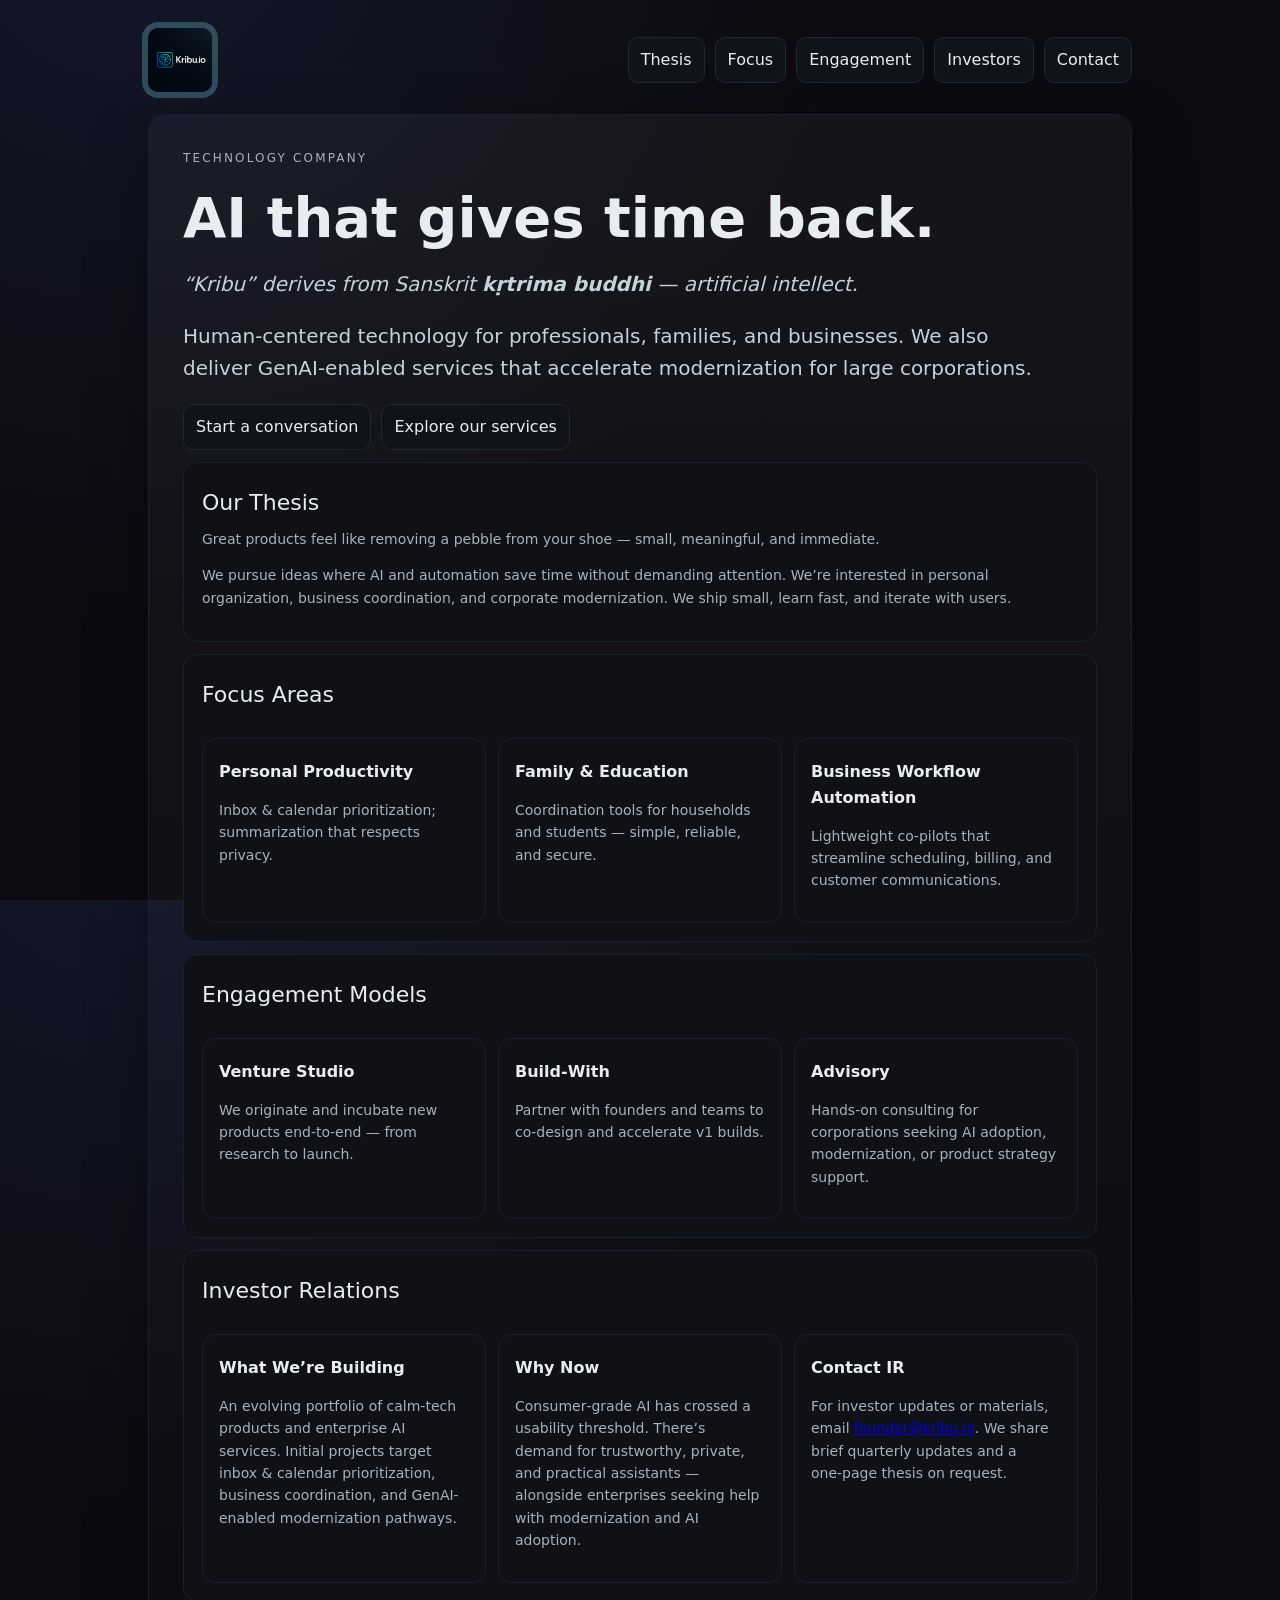
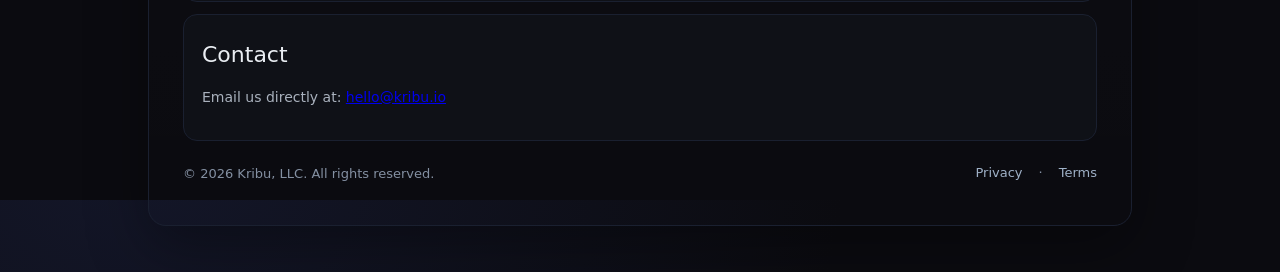
==== index.html @ e0c507f9 "Add files via upload" ====
<!doctype html>
<html lang="en">
<head>
  <meta charset="utf-8" />
  <meta name="viewport" content="width=device-width, initial-scale=1" />
  <title>Kribu.io — AI that gives time back.</title>
  <meta name="description" content="Kribu.io builds calm, human‑centered technology for professionals, families, and businesses. We also provide GenAI-enabled services that accelerate modernization for large corporations." />
  <meta name="theme-color" content="#0b0b10" />
  <style>
    :root{
      --bg:#0b0b10; --panel:#0f1117; --text:#e9edf2; --muted:#a9b1bd; --line:#1a2030;
      --accent:#86f3ff; --accent2:#12d9ff; --ring:rgba(134,243,255,.25);
    }
    *{box-sizing:border-box}
    html,body{height:100%}
    body{
      margin:0; color:var(--text);
      background: radial-gradient(1200px circle at 10% -10%, #14172a 0, #0b0b10 60%),
                 radial-gradient(1000px circle at 110% 10%, #0f1322 0, #0b0b10 60%);
      font:16px/1.6 system-ui,-apple-system,Segoe UI,Roboto,Inter,"Helvetica Neue",Arial,sans-serif;
      -webkit-font-smoothing:antialiased; -moz-osx-font-smoothing:grayscale;
    }
    .wrap{max-width:1040px;margin:0 auto;padding:28px}
    .top{display:flex;justify-content:space-between;align-items:center;margin-bottom:22px}
    .brand{display:flex;align-items:center;gap:10px;text-decoration:none;color:var(--text)}
    .brand img{width:34px;height:34px;border-radius:10px;box-shadow:0 0 0 6px var(--ring)}
    .brand b{font-size:18px;letter-spacing:.2px}
    .cta{display:flex;gap:10px;flex-wrap:wrap}
    .btn{border:1px solid #222736;background:#10131c;color:var(--text);padding:9px 12px;border-radius:10px;text-decoration:none}
    .btn:hover{border-color:#2f374f}
    .hero{
      background:linear-gradient(180deg, rgba(255,255,255,.04), rgba(255,255,255,0));
      border:1px solid var(--line); border-radius:18px; padding:34px;
      box-shadow:0 20px 60px rgba(0,0,0,.35); margin-bottom:18px;
    }
    .kicker{color:var(--muted);text-transform:uppercase;letter-spacing:.18em;font-size:12px}
    h1{font-size:clamp(34px,6vw,56px);line-height:1.08;margin:.35em 0}
    p.sub{color:#c7d0db;font-size:clamp(16px,2.6vw,20px);max-width:860px}
    .grid{display:grid;grid-template-columns:repeat(3,minmax(0,1fr));gap:12px;margin-top:26px}
    .card{background:var(--panel);border:1px solid var(--line);border-radius:14px;padding:16px}
    .card h3{margin:4px 0 6px;font-size:16px}
    .muted{color:var(--muted);font-size:14px}
    .section{background:var(--panel);border:1px solid var(--line);border-radius:14px;padding:18px;margin-top:12px}
    .h2{font-size:22px;margin:4px 0 8px}
    .h3{font-size:18px;margin:10px 0 6px}
    .foot{margin:22px 0 6px;display:flex;gap:14px;flex-wrap:wrap;color:#8490a2;font-size:13px;align-items:center;justify-content:space-between}
    .links{display:flex;gap:16px;flex-wrap:wrap}
    .links a{color:#9fb1c7;text-decoration:none;border-bottom:1px solid transparent}
    .links a:hover{border-color:#3c4b63}
    @media (max-width:880px){ .grid{grid-template-columns:1fr} .top{gap:12px} }
  </style>
</head>
<body>
  <div class="wrap">
    <header class="top">
      <a class="brand" href="/"><img src="./kribu-logo.png" alt="Kribu logo" style="width:64px;height:auto;" /></a>
      <nav class="cta">
        
        <a class="btn" href="#thesis">Thesis</a>
        <a class="btn" href="#focus">Focus</a>
        <a class="btn" href="#models">Engagement</a>
        <a class="btn" href="#investors">Investors</a>
        <a class="btn" href="mailto:hello@kribu.io?subject=Kribu%20Intro">Contact</a>
      </nav>
    </header>

    <main class="hero">
      <div class="kicker">Technology Company</div>
      <h1>AI that gives time back.</h1>
      <p class="sub"><em>“Kribu” derives from Sanskrit <strong>kṛtrima buddhi</strong> — artificial intellect.</em></p>
<p class="sub">Human‑centered technology for professionals, families, and businesses. We also deliver GenAI‑enabled services that accelerate modernization for large corporations.</p>
      <div class="cta" style="margin-top:10px">
        <a class="btn" href="mailto:hello@kribu.io?subject=Kribu%20Conversation">Start a conversation</a>
        <a class="btn" href="#services">Explore our services</a>
      </div>

      <section class="section" id="thesis">
        <div class="h2">Our Thesis</div>
        <blockquote class="muted" style="margin:8px 0 12px">Great products feel like removing a pebble from your shoe — small, meaningful, and immediate.</blockquote>
        <p class="muted">We pursue ideas where AI and automation save time without demanding attention. We’re interested in personal organization, business coordination, and corporate modernization. We ship small, learn fast, and iterate with users.</p>
      </section>
      
      <section class="section" id="focus">
        <div class="h2">Focus Areas</div>
        <div class="grid">
          <article class="card">
            <h3>Personal Productivity</h3>
            <p class="muted">Inbox &amp; calendar prioritization; summarization that respects privacy.</p>
          </article>
          <article class="card">
            <h3>Family &amp; Education</h3>
            <p class="muted">Coordination tools for households and students — simple, reliable, and secure.</p>
          </article>
          <article class="card">
            <h3>Business Workflow Automation</h3>
            <p class="muted">Lightweight co‑pilots that streamline scheduling, billing, and customer communications.</p>
          </article>
        </div>
      </section>
    


      <section class="section" id="models">
        <div class="h2">Engagement Models</div>
        <div class="grid">
          <article class="card">
            <h3>Venture Studio</h3>
            <p class="muted">We originate and incubate new products end‑to‑end — from research to launch.</p>
          </article>
          <article class="card">
            <h3>Build‑With</h3>
            <p class="muted">Partner with founders and teams to co‑design and accelerate v1 builds.</p>
          </article>
          <article class="card">
            <h3>Advisory</h3>
            <p class="muted">Hands‑on consulting for corporations seeking AI adoption, modernization, or product strategy support.</p>
          </article>
        </div>
      </section>

      <section class="section" id="investors">
        <div class="h2">Investor Relations</div>
        <div class="grid">
          <article class="card">
            <h3>What We’re Building</h3>
            <p class="muted">An evolving portfolio of calm‑tech products and enterprise AI services. Initial projects target inbox & calendar prioritization, business coordination, and GenAI-enabled modernization pathways.</p>
          </article>
          <article class="card">
            <h3>Why Now</h3>
            <p class="muted">Consumer‑grade AI has crossed a usability threshold. There’s demand for trustworthy, private, and practical assistants — alongside enterprises seeking help with modernization and AI adoption.</p>
          </article>
          <article class="card">
            <h3>Contact IR</h3>
            <p class="muted">For investor updates or materials, email <a href="mailto:founder@kribu.io">founder@kribu.io</a>. We share brief quarterly updates and a one‑page thesis on request.</p>
          </article>
        </div>
      </section>

      <section class="section" id="contact">
        <div class="h2">Contact</div>
        <p class="muted">Email us directly at: <a href="mailto:hello@kribu.io">hello@kribu.io</a></p>
      </section>

      <footer class="foot">
        <span>© <span id="y"></span> Kribu, LLC. All rights reserved.</span>
        <div class="links">
          <a href="privacy.html">Privacy</a> · <a href="terms.html">Terms</a>
        </div>
      </footer>
    </main>
  </div>
  <script>document.getElementById('y').textContent=new Date().getFullYear();</script>
</body>
</html>
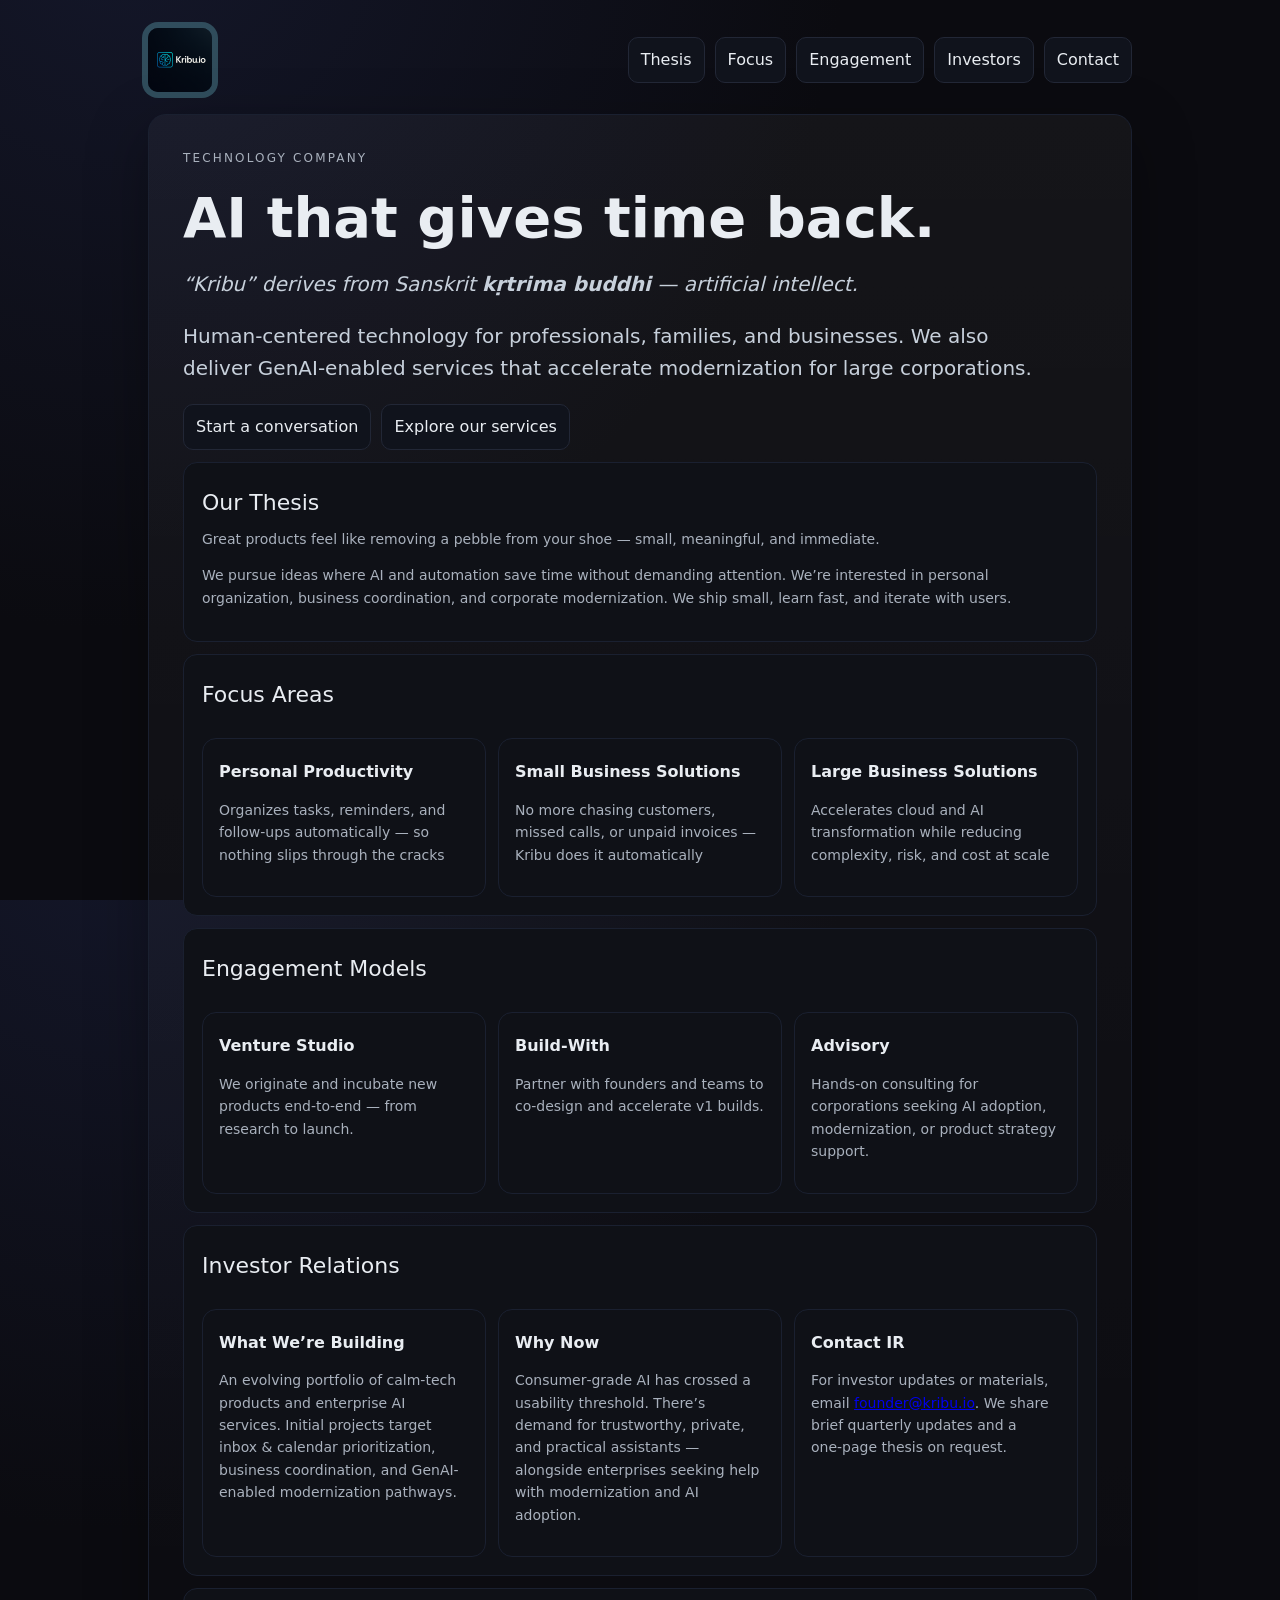
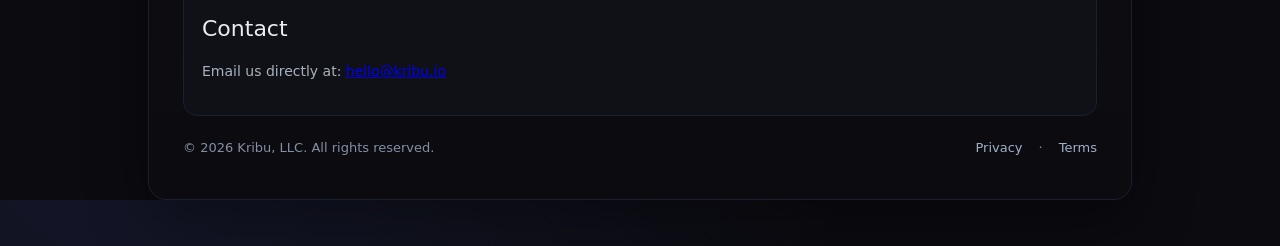
==== commit 52c03056: "Update index.html" ====
--- a/index.html
+++ b/index.html
@@ -85,15 +85,15 @@
         <div class="grid">
           <article class="card">
             <h3>Personal Productivity</h3>
-            <p class="muted">Inbox &amp; calendar prioritization; summarization that respects privacy.</p>
+            <p class="muted">Organizes tasks, reminders, and follow-ups automatically — so nothing slips through the cracks</p>
           </article>
           <article class="card">
-            <h3>Family &amp; Education</h3>
-            <p class="muted">Coordination tools for households and students — simple, reliable, and secure.</p>
+            <h3>Small Business Solutions</h3>
+            <p class="muted">No more chasing customers, missed calls, or unpaid invoices — Kribu does it automatically</p>
           </article>
           <article class="card">
-            <h3>Business Workflow Automation</h3>
-            <p class="muted">Lightweight co‑pilots that streamline scheduling, billing, and customer communications.</p>
+            <h3>Large Business Solutions</h3>
+            <p class="muted">Accelerates cloud and AI transformation while reducing complexity, risk, and cost at scale</p>
           </article>
         </div>
       </section>
@@ -151,4 +151,4 @@
   </div>
   <script>document.getElementById('y').textContent=new Date().getFullYear();</script>
 </body>
-</html>+</html>
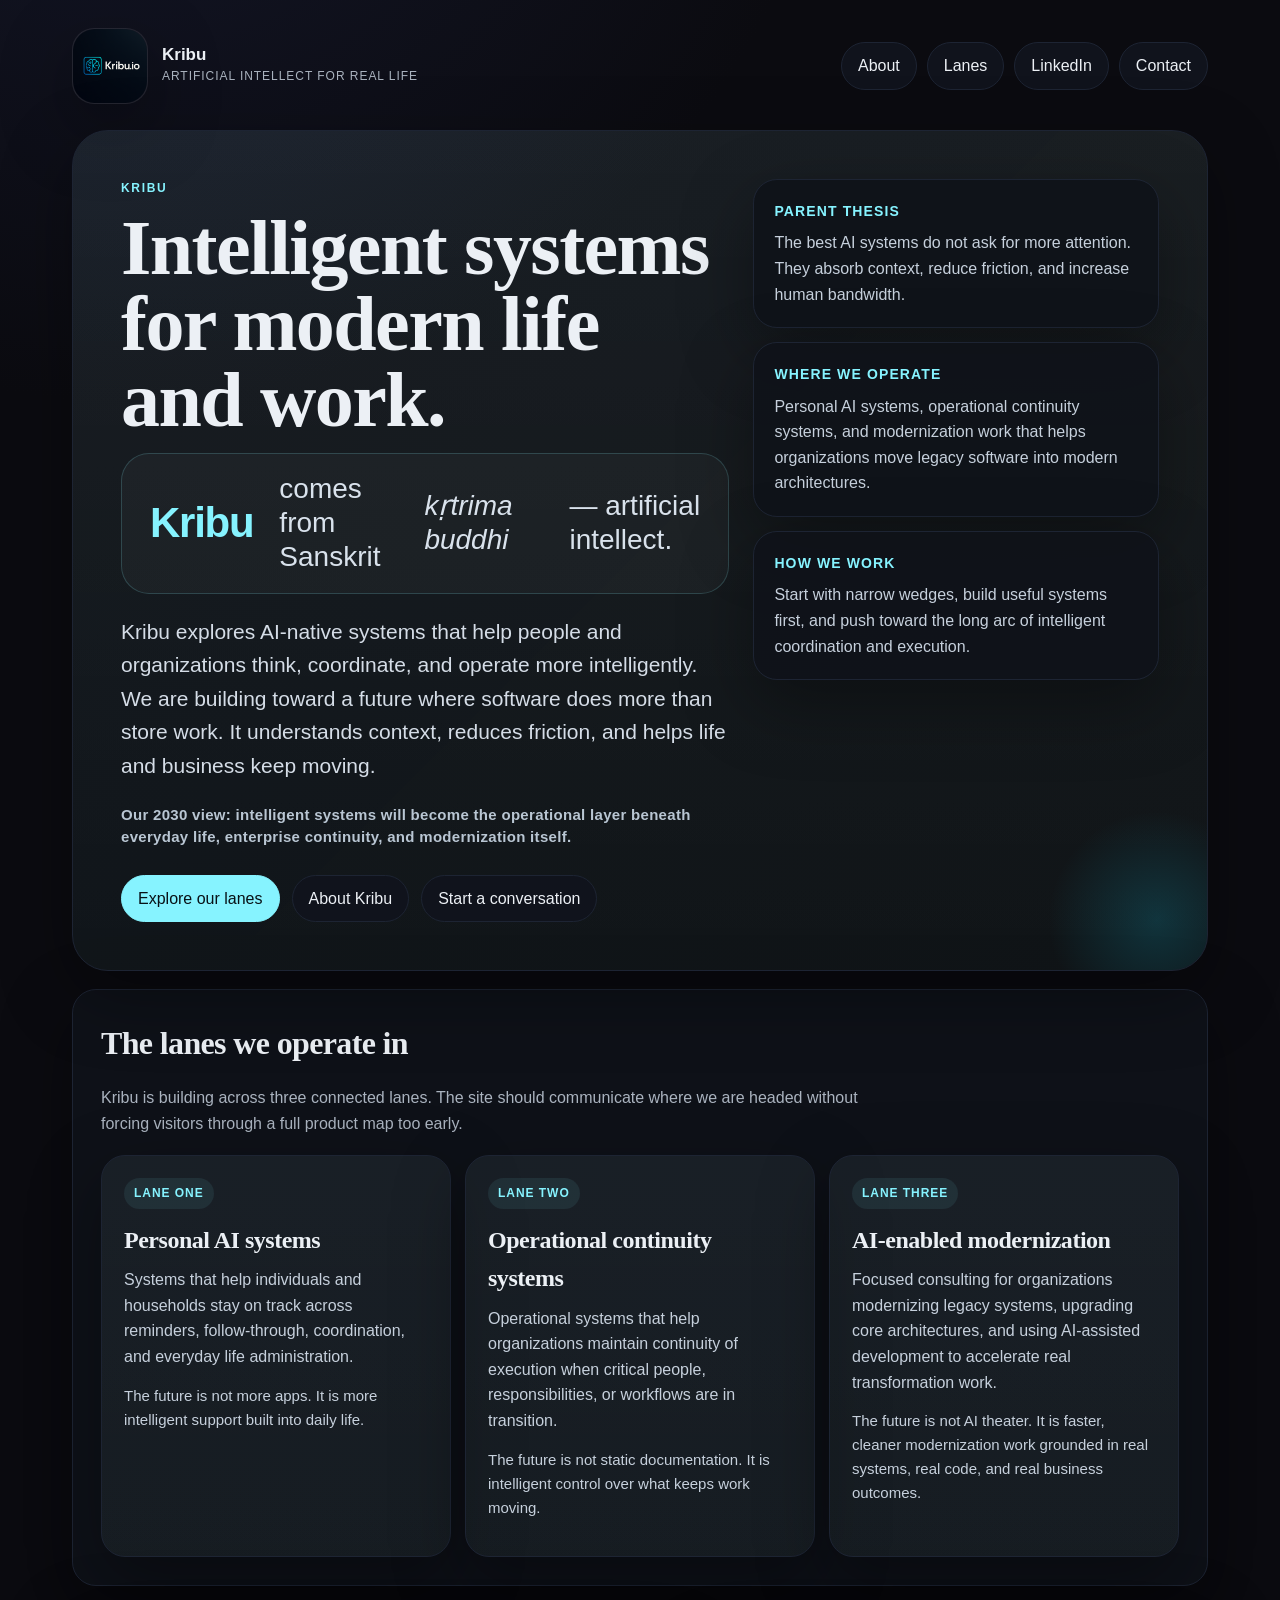
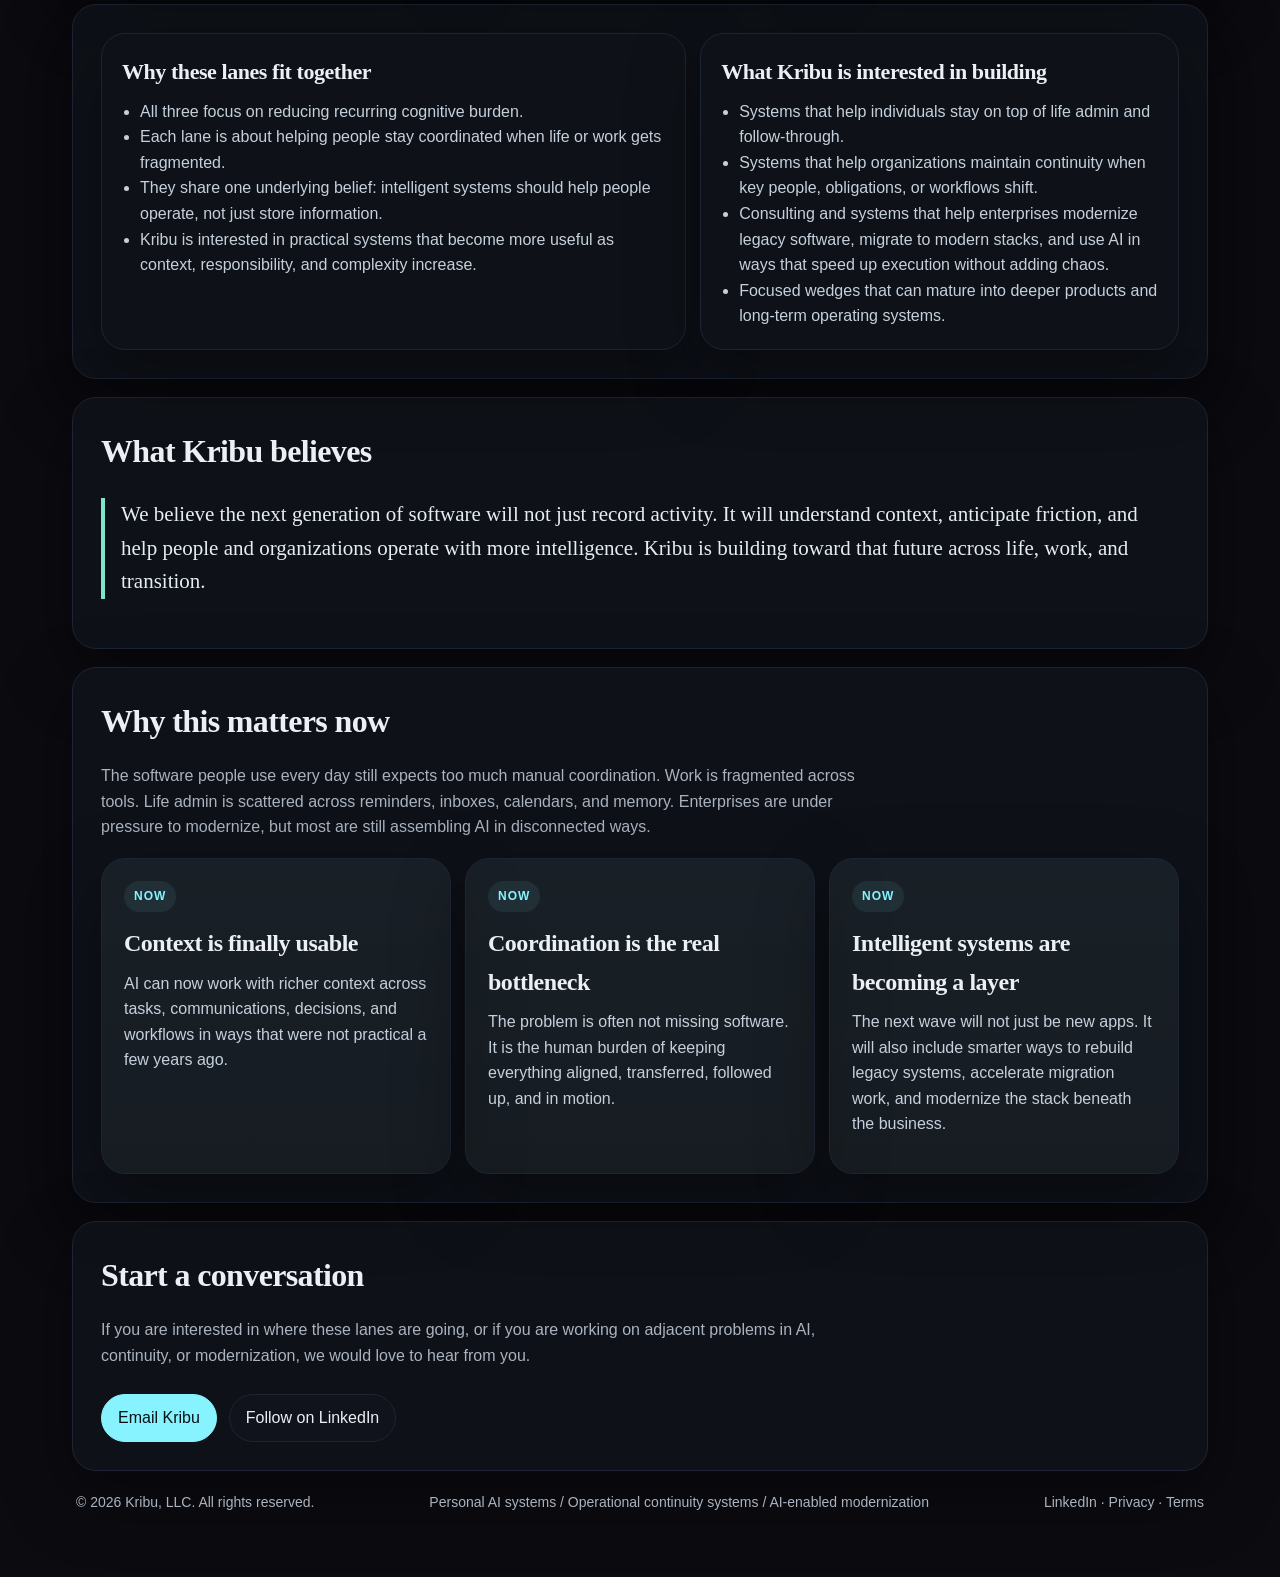
==== commit 73965f77: "Refresh Kribu site homepage and supporting pages" ====
--- a/index.html
+++ b/index.html
@@ -3,149 +3,524 @@
 <head>
   <meta charset="utf-8" />
   <meta name="viewport" content="width=device-width, initial-scale=1" />
-  <title>Kribu.io — AI that gives time back.</title>
-  <meta name="description" content="Kribu.io builds calm, human‑centered technology for professionals, families, and businesses. We also provide GenAI-enabled services that accelerate modernization for large corporations." />
+  <title>Kribu — Intelligent systems for modern life and work</title>
+  <meta name="description" content="Kribu explores AI-native systems across personal organization, operational continuity, and AI-enabled modernization. We build intelligent systems for modern life and work." />
   <meta name="theme-color" content="#0b0b10" />
+  <meta name="robots" content="index,follow,max-image-preview:large,max-snippet:-1,max-video-preview:-1" />
+  <link rel="canonical" href="https://kribu.io/" />
+  <meta property="og:type" content="website" />
+  <meta property="og:site_name" content="Kribu" />
+  <meta property="og:title" content="Kribu — Intelligent systems for modern life and work" />
+  <meta property="og:description" content="Kribu explores AI-native systems across personal organization, operational continuity, and AI-enabled modernization." />
+  <meta property="og:url" content="https://kribu.io/" />
+  <meta property="og:image" content="https://kribu.io/kribu-logo.png" />
+  <meta property="og:image:alt" content="Kribu logo" />
+  <meta name="twitter:card" content="summary_large_image" />
+  <meta name="twitter:title" content="Kribu — Intelligent systems for modern life and work" />
+  <meta name="twitter:description" content="Kribu explores AI-native systems across personal organization, operational continuity, and AI-enabled modernization." />
+  <meta name="twitter:image" content="https://kribu.io/kribu-logo.png" />
+  <link rel="icon" type="image/png" href="kribu-logo.png" />
+  <link rel="apple-touch-icon" href="kribu-logo.png" />
+  <script type="application/ld+json">
+    {
+      "@context": "https://schema.org",
+      "@type": "Organization",
+      "name": "Kribu",
+      "url": "https://kribu.io/",
+      "logo": "https://kribu.io/kribu-logo.png",
+      "sameAs": [
+        "https://www.linkedin.com/company/kribu-ai/"
+      ],
+      "description": "Kribu explores AI-native systems across personal organization, operational continuity, and AI-enabled modernization."
+    }
+  </script>
   <style>
     :root{
-      --bg:#0b0b10; --panel:#0f1117; --text:#e9edf2; --muted:#a9b1bd; --line:#1a2030;
-      --accent:#86f3ff; --accent2:#12d9ff; --ring:rgba(134,243,255,.25);
+      --bg:#0b0b10;
+      --paper:#11131a;
+      --ink:#ecf0f5;
+      --muted:#aab3bf;
+      --line:#1d2433;
+      --panel:#0f1219;
+      --accent:#86f3ff;
+      --accent2:#12d9ff;
+      --accent3:#7ee6c8;
+      --shadow:0 24px 70px rgba(0,0,0,.34);
     }
     *{box-sizing:border-box}
-    html,body{height:100%}
+    html{scroll-behavior:smooth}
     body{
-      margin:0; color:var(--text);
-      background: radial-gradient(1200px circle at 10% -10%, #14172a 0, #0b0b10 60%),
-                 radial-gradient(1000px circle at 110% 10%, #0f1322 0, #0b0b10 60%);
-      font:16px/1.6 system-ui,-apple-system,Segoe UI,Roboto,Inter,"Helvetica Neue",Arial,sans-serif;
-      -webkit-font-smoothing:antialiased; -moz-osx-font-smoothing:grayscale;
-    }
-    .wrap{max-width:1040px;margin:0 auto;padding:28px}
-    .top{display:flex;justify-content:space-between;align-items:center;margin-bottom:22px}
-    .brand{display:flex;align-items:center;gap:10px;text-decoration:none;color:var(--text)}
-    .brand img{width:34px;height:34px;border-radius:10px;box-shadow:0 0 0 6px var(--ring)}
-    .brand b{font-size:18px;letter-spacing:.2px}
-    .cta{display:flex;gap:10px;flex-wrap:wrap}
-    .btn{border:1px solid #222736;background:#10131c;color:var(--text);padding:9px 12px;border-radius:10px;text-decoration:none}
-    .btn:hover{border-color:#2f374f}
+      margin:0;
+      background:
+        radial-gradient(1200px circle at 10% -10%, #14172a 0, #0b0b10 60%),
+        radial-gradient(1000px circle at 110% 10%, #0f1322 0, #0b0b10 60%);
+      color:var(--ink);
+      font:16px/1.6 "Avenir Next","Segoe UI",Inter,Arial,sans-serif;
+      -webkit-font-smoothing:antialiased;
+      -moz-osx-font-smoothing:grayscale;
+    }
+    a{color:inherit}
+    .shell{max-width:1180px;margin:0 auto;padding:28px 22px 64px}
+    .nav{
+      display:flex;
+      align-items:center;
+      justify-content:space-between;
+      gap:16px;
+      margin-bottom:26px;
+    }
+    .brand{
+      display:flex;
+      align-items:center;
+      gap:14px;
+      text-decoration:none;
+      color:var(--ink);
+    }
+    .brand-mark{
+      width:76px;
+      height:76px;
+      flex:0 0 76px;
+      border-radius:22px;
+      display:flex;
+      align-items:center;
+      justify-content:center;
+      overflow:hidden;
+      background:rgba(255,255,255,.03);
+      border:1px solid rgba(255,255,255,.06);
+      box-shadow:var(--shadow);
+    }
+    .brand-mark img{
+      width:100%;
+      height:100%;
+      object-fit:cover;
+      display:block;
+      border-radius:22px;
+    }
+    .brand-copy{display:flex;flex-direction:column;gap:2px}
+    .brand-copy strong{font:700 17px/1.1 "Avenir Next","Segoe UI",sans-serif}
+    .brand-copy span{
+      color:var(--muted);
+      font-size:12px;
+      letter-spacing:.08em;
+      text-transform:uppercase;
+    }
+    .links{display:flex;gap:10px;flex-wrap:wrap}
+    .links a,.btn{
+      text-decoration:none;
+      border:1px solid var(--line);
+      border-radius:999px;
+      padding:10px 16px;
+      background:#10131c;
+      transition:.2s ease;
+    }
+    .links a:hover,.btn:hover{
+      transform:translateY(-1px);
+      border-color:#2f374f;
+      background:#131826;
+    }
+    .btn-primary{
+      background:var(--accent);
+      border-color:var(--accent);
+      color:#081116;
+    }
+    .btn-primary:hover{
+      background:#5fe8f8;
+      border-color:#5fe8f8;
+    }
+    .social-link{
+      display:inline-flex;
+      align-items:center;
+      gap:8px;
+    }
     .hero{
-      background:linear-gradient(180deg, rgba(255,255,255,.04), rgba(255,255,255,0));
-      border:1px solid var(--line); border-radius:18px; padding:34px;
-      box-shadow:0 20px 60px rgba(0,0,0,.35); margin-bottom:18px;
-    }
-    .kicker{color:var(--muted);text-transform:uppercase;letter-spacing:.18em;font-size:12px}
-    h1{font-size:clamp(34px,6vw,56px);line-height:1.08;margin:.35em 0}
-    p.sub{color:#c7d0db;font-size:clamp(16px,2.6vw,20px);max-width:860px}
-    .grid{display:grid;grid-template-columns:repeat(3,minmax(0,1fr));gap:12px;margin-top:26px}
-    .card{background:var(--panel);border:1px solid var(--line);border-radius:14px;padding:16px}
-    .card h3{margin:4px 0 6px;font-size:16px}
-    .muted{color:var(--muted);font-size:14px}
-    .section{background:var(--panel);border:1px solid var(--line);border-radius:14px;padding:18px;margin-top:12px}
-    .h2{font-size:22px;margin:4px 0 8px}
-    .h3{font-size:18px;margin:10px 0 6px}
-    .foot{margin:22px 0 6px;display:flex;gap:14px;flex-wrap:wrap;color:#8490a2;font-size:13px;align-items:center;justify-content:space-between}
-    .links{display:flex;gap:16px;flex-wrap:wrap}
-    .links a{color:#9fb1c7;text-decoration:none;border-bottom:1px solid transparent}
-    .links a:hover{border-color:#3c4b63}
-    @media (max-width:880px){ .grid{grid-template-columns:1fr} .top{gap:12px} }
+      background:
+        linear-gradient(180deg, rgba(255,255,255,.04), rgba(255,255,255,0)),
+        linear-gradient(135deg, rgba(134,243,255,.05), rgba(126,230,200,.04));
+      border:1px solid var(--line);
+      border-radius:36px;
+      box-shadow:var(--shadow);
+      overflow:hidden;
+      position:relative;
+    }
+    .hero::after{
+      content:"";
+      position:absolute;
+      inset:auto -60px -60px auto;
+      width:220px;
+      height:220px;
+      background:radial-gradient(circle, rgba(18,217,255,.16), transparent 70%);
+    }
+    .hero-inner{
+      display:grid;
+      grid-template-columns:minmax(0,1.2fr) minmax(280px,.8fr);
+      gap:24px;
+      padding:48px;
+    }
+    .eyebrow{
+      color:var(--accent);
+      text-transform:uppercase;
+      letter-spacing:.14em;
+      font-size:12px;
+      font-weight:700;
+    }
+    h1,h2,h3{
+      font-family:"Iowan Old Style","Palatino Linotype","Book Antiqua",Georgia,serif;
+      font-weight:700;
+      letter-spacing:-.02em;
+      margin:0;
+    }
+    h1{
+      font-size:clamp(40px, 7vw, 78px);
+      line-height:.97;
+      margin-top:12px;
+    }
+    .lead{
+      color:#d5dde7;
+      font-size:clamp(17px, 2vw, 21px);
+      max-width:44rem;
+    }
+    .origin{
+      display:grid;
+      grid-template-columns:auto minmax(0,1fr) minmax(0,1fr) minmax(0,1.1fr);
+      gap:18px 26px;
+      align-items:center;
+      width:min(100%, 980px);
+      padding:18px 28px;
+      border-radius:28px;
+      background:rgba(255,255,255,.03);
+      border:1px solid rgba(134,243,255,.18);
+      color:#d9e2ec;
+      font-size:14px;
+      margin-top:16px;
+    }
+    .origin strong{
+      color:var(--accent);
+      font-size:42px;
+      line-height:.95;
+      font-weight:700;
+      letter-spacing:-.03em;
+      font-family:"Avenir Next","Segoe UI",sans-serif;
+    }
+    .origin span,
+    .origin em{
+      font-size:28px;
+      line-height:1.22;
+    }
+    .origin em{
+      font-style:italic;
+    }
+    .vision{
+      margin-top:18px;
+      color:#b9c6d3;
+      font:600 15px/1.5 "Avenir Next","Segoe UI",sans-serif;
+      letter-spacing:.02em;
+    }
+    .button-row{display:flex;gap:12px;flex-wrap:wrap;margin-top:26px}
+    .side{display:grid;gap:14px;align-content:start}
+    .panel,.section,.card,.mini{
+      background:rgba(15,18,25,.9);
+      border:1px solid var(--line);
+      border-radius:24px;
+      box-shadow:var(--shadow);
+    }
+    .panel{padding:20px}
+    .panel strong{
+      display:block;
+      font-size:14px;
+      letter-spacing:.08em;
+      text-transform:uppercase;
+      color:var(--accent);
+      margin-bottom:8px;
+    }
+    .panel p{margin:0;color:#4f493f}
+    .panel p{margin:0;color:#c6d0dc}
+    .section{margin-top:18px;padding:28px}
+    .section h2{font-size:32px;margin-bottom:10px}
+    .section-intro{color:var(--muted);max-width:48rem;margin-bottom:18px}
+    .grid{display:grid;grid-template-columns:repeat(3,minmax(0,1fr));gap:14px}
+    .card{
+      padding:22px;
+      background:
+        linear-gradient(180deg, rgba(255,255,255,.03), rgba(255,255,255,.02)),
+        linear-gradient(180deg, rgba(134,243,255,.03), rgba(126,230,200,.03));
+    }
+    .card h3{font-size:24px;margin-bottom:8px}
+    .card p{color:#c6d0dc;margin:0 0 14px}
+    .tag{
+      display:inline-block;
+      padding:6px 10px;
+      border-radius:999px;
+      background:rgba(134,243,255,.08);
+      color:var(--accent);
+      font-size:12px;
+      font-weight:700;
+      text-transform:uppercase;
+      letter-spacing:.08em;
+      margin-bottom:12px;
+    }
+    .lane-note{color:#aeb8c5;font-size:15px;margin-top:8px}
+    .split{display:grid;grid-template-columns:minmax(0,1.1fr) minmax(0,.9fr);gap:14px}
+    .mini{padding:20px}
+    .mini h3{font-size:22px;margin-bottom:10px}
+    .mini ul{margin:0;padding-left:18px;color:#c6d0dc}
+    .quote{
+      border-left:4px solid var(--accent3);
+      padding-left:16px;
+      color:#e5ecf4;
+      font-family:"Iowan Old Style","Palatino Linotype","Book Antiqua",Georgia,serif;
+      font-size:21px;
+    }
+    .foot{
+      display:flex;
+      justify-content:space-between;
+      gap:16px;
+      flex-wrap:wrap;
+      padding:20px 4px 0;
+      color:var(--muted);
+      font-size:14px;
+    }
+    .foot a{color:var(--muted);text-decoration:none}
+    .foot a:hover{text-decoration:underline}
+    @media (max-width:900px){
+      .nav{align-items:flex-start;flex-direction:column}
+      .hero-inner,.split,.grid{grid-template-columns:1fr}
+      .hero-inner{padding:30px}
+      h1{
+        font-size:clamp(34px, 11vw, 52px);
+        line-height:1.02;
+      }
+      .lead{
+        font-size:18px;
+      }
+      .button-row{
+        gap:10px;
+      }
+      .brand-mark,.brand-mark img{
+        width:68px;
+        height:68px;
+      }
+      .origin{
+        grid-template-columns:1fr;
+        gap:6px;
+        width:100%;
+        padding:18px 20px;
+      }
+      .origin strong{
+        font-size:30px;
+      }
+      .origin span,
+      .origin em{
+        font-size:20px;
+      }
+    }
+    @media (max-width:640px){
+      .shell{padding:20px 16px 48px}
+      .links{
+        width:100%;
+      }
+      .links a{
+        padding:9px 14px;
+      }
+      .hero{
+        border-radius:28px;
+      }
+      .hero-inner{
+        padding:24px;
+        gap:20px;
+      }
+      h1{
+        font-size:clamp(30px, 10.5vw, 42px);
+        line-height:1.04;
+      }
+      .lead{
+        font-size:16px;
+      }
+      .vision{
+        font-size:14px;
+      }
+      .origin{
+        padding:16px 18px;
+        border-radius:22px;
+      }
+      .origin strong{
+        font-size:26px;
+      }
+      .origin span,
+      .origin em{
+        font-size:18px;
+        line-height:1.24;
+      }
+      .section{
+        padding:22px;
+      }
+      .section h2{
+        font-size:28px;
+      }
+    }
   </style>
 </head>
 <body>
-  <div class="wrap">
-    <header class="top">
-      <a class="brand" href="/"><img src="./kribu-logo.png" alt="Kribu logo" style="width:64px;height:auto;" /></a>
-      <nav class="cta">
-        
-        <a class="btn" href="#thesis">Thesis</a>
-        <a class="btn" href="#focus">Focus</a>
-        <a class="btn" href="#models">Engagement</a>
-        <a class="btn" href="#investors">Investors</a>
-        <a class="btn" href="mailto:hello@kribu.io?subject=Kribu%20Intro">Contact</a>
+  <div class="shell">
+    <header class="nav">
+      <a class="brand" href="index.html">
+        <div class="brand-mark"><img src="./kribu-logo.png" alt="Kribu logo" /></div>
+        <div class="brand-copy">
+          <strong>Kribu</strong>
+          <span>Artificial intellect for real life</span>
+        </div>
+      </a>
+      <nav class="links">
+        <a href="about.html">About</a>
+        <a href="lanes.html">Lanes</a>
+        <a class="social-link" href="https://www.linkedin.com/company/kribu-ai/" target="_blank" rel="noreferrer">LinkedIn</a>
+        <a href="mailto:hello@kribu.io?subject=Kribu%20Conversation">Contact</a>
       </nav>
     </header>
 
-    <main class="hero">
-      <div class="kicker">Technology Company</div>
-      <h1>AI that gives time back.</h1>
-      <p class="sub"><em>“Kribu” derives from Sanskrit <strong>kṛtrima buddhi</strong> — artificial intellect.</em></p>
-<p class="sub">Human‑centered technology for professionals, families, and businesses. We also deliver GenAI‑enabled services that accelerate modernization for large corporations.</p>
-      <div class="cta" style="margin-top:10px">
-        <a class="btn" href="mailto:hello@kribu.io?subject=Kribu%20Conversation">Start a conversation</a>
-        <a class="btn" href="#services">Explore our services</a>
-      </div>
-
-      <section class="section" id="thesis">
-        <div class="h2">Our Thesis</div>
-        <blockquote class="muted" style="margin:8px 0 12px">Great products feel like removing a pebble from your shoe — small, meaningful, and immediate.</blockquote>
-        <p class="muted">We pursue ideas where AI and automation save time without demanding attention. We’re interested in personal organization, business coordination, and corporate modernization. We ship small, learn fast, and iterate with users.</p>
+    <main>
+      <section class="hero">
+        <div class="hero-inner">
+          <div>
+            <div class="eyebrow">Kribu</div>
+            <h1>Intelligent systems for modern life and work.</h1>
+            <div class="origin">
+              <strong>Kribu</strong>
+              <span>comes from Sanskrit</span>
+              <em>kṛtrima buddhi</em>
+              <span>— artificial intellect.</span>
+            </div>
+            <p class="lead">
+              Kribu explores AI-native systems that help people and organizations think, coordinate, and operate more intelligently.
+              We are building toward a future where software does more than store work. It understands context, reduces friction, and helps life and business keep moving.
+            </p>
+            <p class="vision">
+              Our 2030 view: intelligent systems will become the operational layer beneath everyday life, enterprise continuity, and modernization itself.
+            </p>
+            <div class="button-row">
+              <a class="btn btn-primary" href="lanes.html">Explore our lanes</a>
+              <a class="btn" href="about.html">About Kribu</a>
+              <a class="btn" href="mailto:hello@kribu.io?subject=Kribu%20Conversation">Start a conversation</a>
+            </div>
+          </div>
+          <div class="side">
+            <div class="panel">
+              <strong>Parent Thesis</strong>
+              <p>The best AI systems do not ask for more attention. They absorb context, reduce friction, and increase human bandwidth.</p>
+            </div>
+            <div class="panel">
+              <strong>Where We Operate</strong>
+              <p>Personal AI systems, operational continuity systems, and modernization work that helps organizations move legacy software into modern architectures.</p>
+            </div>
+            <div class="panel">
+              <strong>How We Work</strong>
+              <p>Start with narrow wedges, build useful systems first, and push toward the long arc of intelligent coordination and execution.</p>
+            </div>
+          </div>
+        </div>
       </section>
-      
-      <section class="section" id="focus">
-        <div class="h2">Focus Areas</div>
+
+      <section class="section" id="lanes">
+        <h2>The lanes we operate in</h2>
+        <p class="section-intro">
+          Kribu is building across three connected lanes. The site should communicate where we are headed without forcing visitors through a full product map too early.
+        </p>
         <div class="grid">
           <article class="card">
-            <h3>Personal Productivity</h3>
-            <p class="muted">Organizes tasks, reminders, and follow-ups automatically — so nothing slips through the cracks</p>
+            <div class="tag">Lane One</div>
+            <h3>Personal AI systems</h3>
+            <p>Systems that help individuals and households stay on track across reminders, follow-through, coordination, and everyday life administration.</p>
+            <p class="lane-note">The future is not more apps. It is more intelligent support built into daily life.</p>
           </article>
           <article class="card">
-            <h3>Small Business Solutions</h3>
-            <p class="muted">No more chasing customers, missed calls, or unpaid invoices — Kribu does it automatically</p>
+            <div class="tag">Lane Two</div>
+            <h3>Operational continuity systems</h3>
+            <p>Operational systems that help organizations maintain continuity of execution when critical people, responsibilities, or workflows are in transition.</p>
+            <p class="lane-note">The future is not static documentation. It is intelligent control over what keeps work moving.</p>
           </article>
           <article class="card">
-            <h3>Large Business Solutions</h3>
-            <p class="muted">Accelerates cloud and AI transformation while reducing complexity, risk, and cost at scale</p>
+            <div class="tag">Lane Three</div>
+            <h3>AI-enabled modernization</h3>
+            <p>Focused consulting for organizations modernizing legacy systems, upgrading core architectures, and using AI-assisted development to accelerate real transformation work.</p>
+            <p class="lane-note">The future is not AI theater. It is faster, cleaner modernization work grounded in real systems, real code, and real business outcomes.</p>
           </article>
         </div>
       </section>
-    
-
-
-      <section class="section" id="models">
-        <div class="h2">Engagement Models</div>
+
+      <section class="section" id="approach">
+        <div class="split">
+          <div class="mini">
+            <h3>Why these lanes fit together</h3>
+            <ul>
+              <li>All three focus on reducing recurring cognitive burden.</li>
+              <li>Each lane is about helping people stay coordinated when life or work gets fragmented.</li>
+              <li>They share one underlying belief: intelligent systems should help people operate, not just store information.</li>
+              <li>Kribu is interested in practical systems that become more useful as context, responsibility, and complexity increase.</li>
+            </ul>
+          </div>
+          <div class="mini">
+            <h3>What Kribu is interested in building</h3>
+            <ul>
+              <li>Systems that help individuals stay on top of life admin and follow-through.</li>
+              <li>Systems that help organizations maintain continuity when key people, obligations, or workflows shift.</li>
+              <li>Consulting and systems that help enterprises modernize legacy software, migrate to modern stacks, and use AI in ways that speed up execution without adding chaos.</li>
+              <li>Focused wedges that can mature into deeper products and long-term operating systems.</li>
+            </ul>
+          </div>
+        </div>
+      </section>
+
+      <section class="section" id="thesis">
+        <h2>What Kribu believes</h2>
+        <p class="quote">
+          We believe the next generation of software will not just record activity. It will understand context, anticipate friction, and help people and organizations operate with more intelligence. Kribu is building toward that future across life, work, and transition.
+        </p>
+      </section>
+
+      <section class="section">
+        <h2>Why this matters now</h2>
+        <p class="section-intro">
+          The software people use every day still expects too much manual coordination. Work is fragmented across tools. Life admin is scattered across reminders, inboxes, calendars, and memory. Enterprises are under pressure to modernize, but most are still assembling AI in disconnected ways.
+        </p>
         <div class="grid">
           <article class="card">
-            <h3>Venture Studio</h3>
-            <p class="muted">We originate and incubate new products end‑to‑end — from research to launch.</p>
+            <div class="tag">Now</div>
+            <h3>Context is finally usable</h3>
+            <p>AI can now work with richer context across tasks, communications, decisions, and workflows in ways that were not practical a few years ago.</p>
           </article>
           <article class="card">
-            <h3>Build‑With</h3>
-            <p class="muted">Partner with founders and teams to co‑design and accelerate v1 builds.</p>
+            <div class="tag">Now</div>
+            <h3>Coordination is the real bottleneck</h3>
+            <p>The problem is often not missing software. It is the human burden of keeping everything aligned, transferred, followed up, and in motion.</p>
           </article>
           <article class="card">
-            <h3>Advisory</h3>
-            <p class="muted">Hands‑on consulting for corporations seeking AI adoption, modernization, or product strategy support.</p>
+            <div class="tag">Now</div>
+            <h3>Intelligent systems are becoming a layer</h3>
+            <p>The next wave will not just be new apps. It will also include smarter ways to rebuild legacy systems, accelerate migration work, and modernize the stack beneath the business.</p>
           </article>
         </div>
       </section>
 
-      <section class="section" id="investors">
-        <div class="h2">Investor Relations</div>
-        <div class="grid">
-          <article class="card">
-            <h3>What We’re Building</h3>
-            <p class="muted">An evolving portfolio of calm‑tech products and enterprise AI services. Initial projects target inbox & calendar prioritization, business coordination, and GenAI-enabled modernization pathways.</p>
-          </article>
-          <article class="card">
-            <h3>Why Now</h3>
-            <p class="muted">Consumer‑grade AI has crossed a usability threshold. There’s demand for trustworthy, private, and practical assistants — alongside enterprises seeking help with modernization and AI adoption.</p>
-          </article>
-          <article class="card">
-            <h3>Contact IR</h3>
-            <p class="muted">For investor updates or materials, email <a href="mailto:founder@kribu.io">founder@kribu.io</a>. We share brief quarterly updates and a one‑page thesis on request.</p>
-          </article>
+      <section class="section">
+        <h2>Start a conversation</h2>
+        <p class="section-intro">
+          If you are interested in where these lanes are going, or if you are working on adjacent problems in AI, continuity, or modernization, we would love to hear from you.
+        </p>
+        <div class="button-row">
+          <a class="btn btn-primary" href="mailto:hello@kribu.io?subject=Kribu%20Conversation">Email Kribu</a>
+          <a class="btn" href="https://www.linkedin.com/company/kribu-ai/" target="_blank" rel="noreferrer">Follow on LinkedIn</a>
         </div>
       </section>
 
-      <section class="section" id="contact">
-        <div class="h2">Contact</div>
-        <p class="muted">Email us directly at: <a href="mailto:hello@kribu.io">hello@kribu.io</a></p>
-      </section>
-
       <footer class="foot">
         <span>© <span id="y"></span> Kribu, LLC. All rights reserved.</span>
-        <div class="links">
+        <span>
+          Personal AI systems /
+          Operational continuity systems /
+          AI-enabled modernization
+        </span>
+        <span>
+          <a href="https://www.linkedin.com/company/kribu-ai/" target="_blank" rel="noreferrer">LinkedIn</a> ·
           <a href="privacy.html">Privacy</a> · <a href="terms.html">Terms</a>
-        </div>
+        </span>
       </footer>
     </main>
   </div>
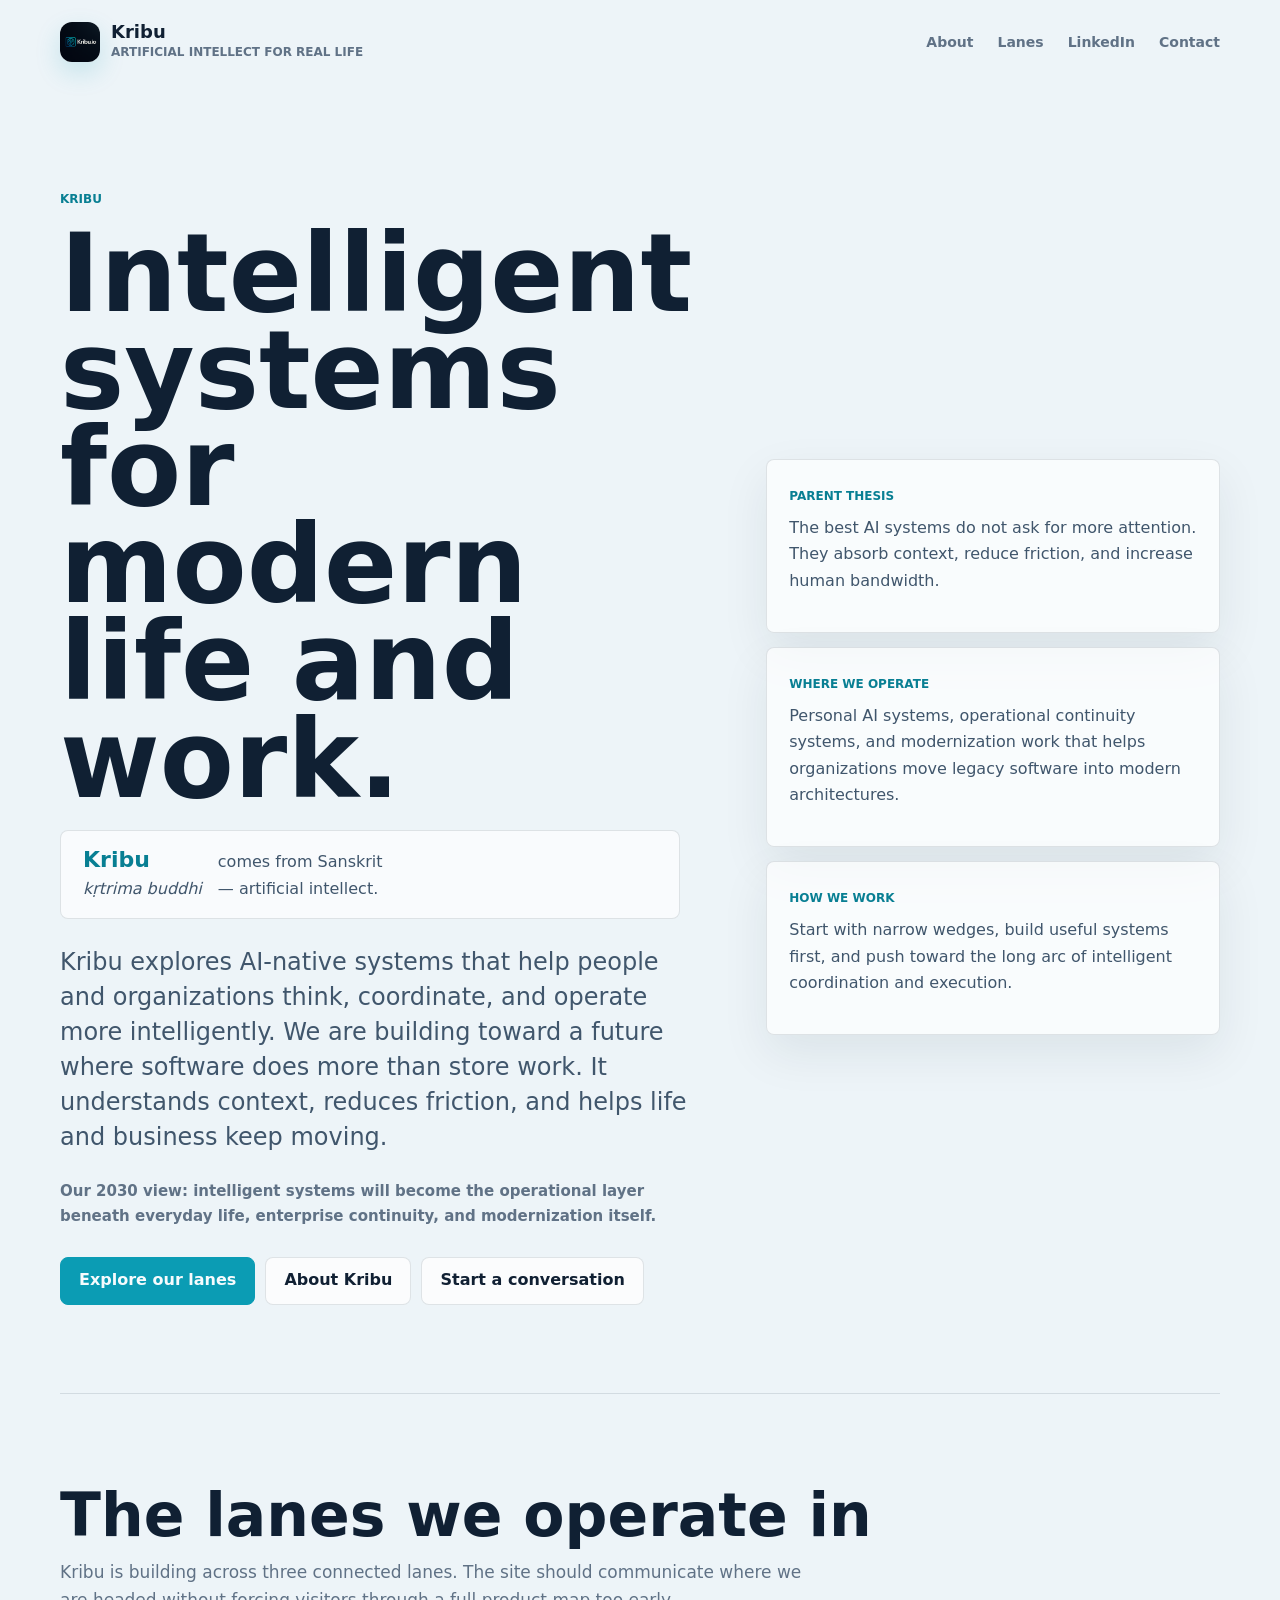
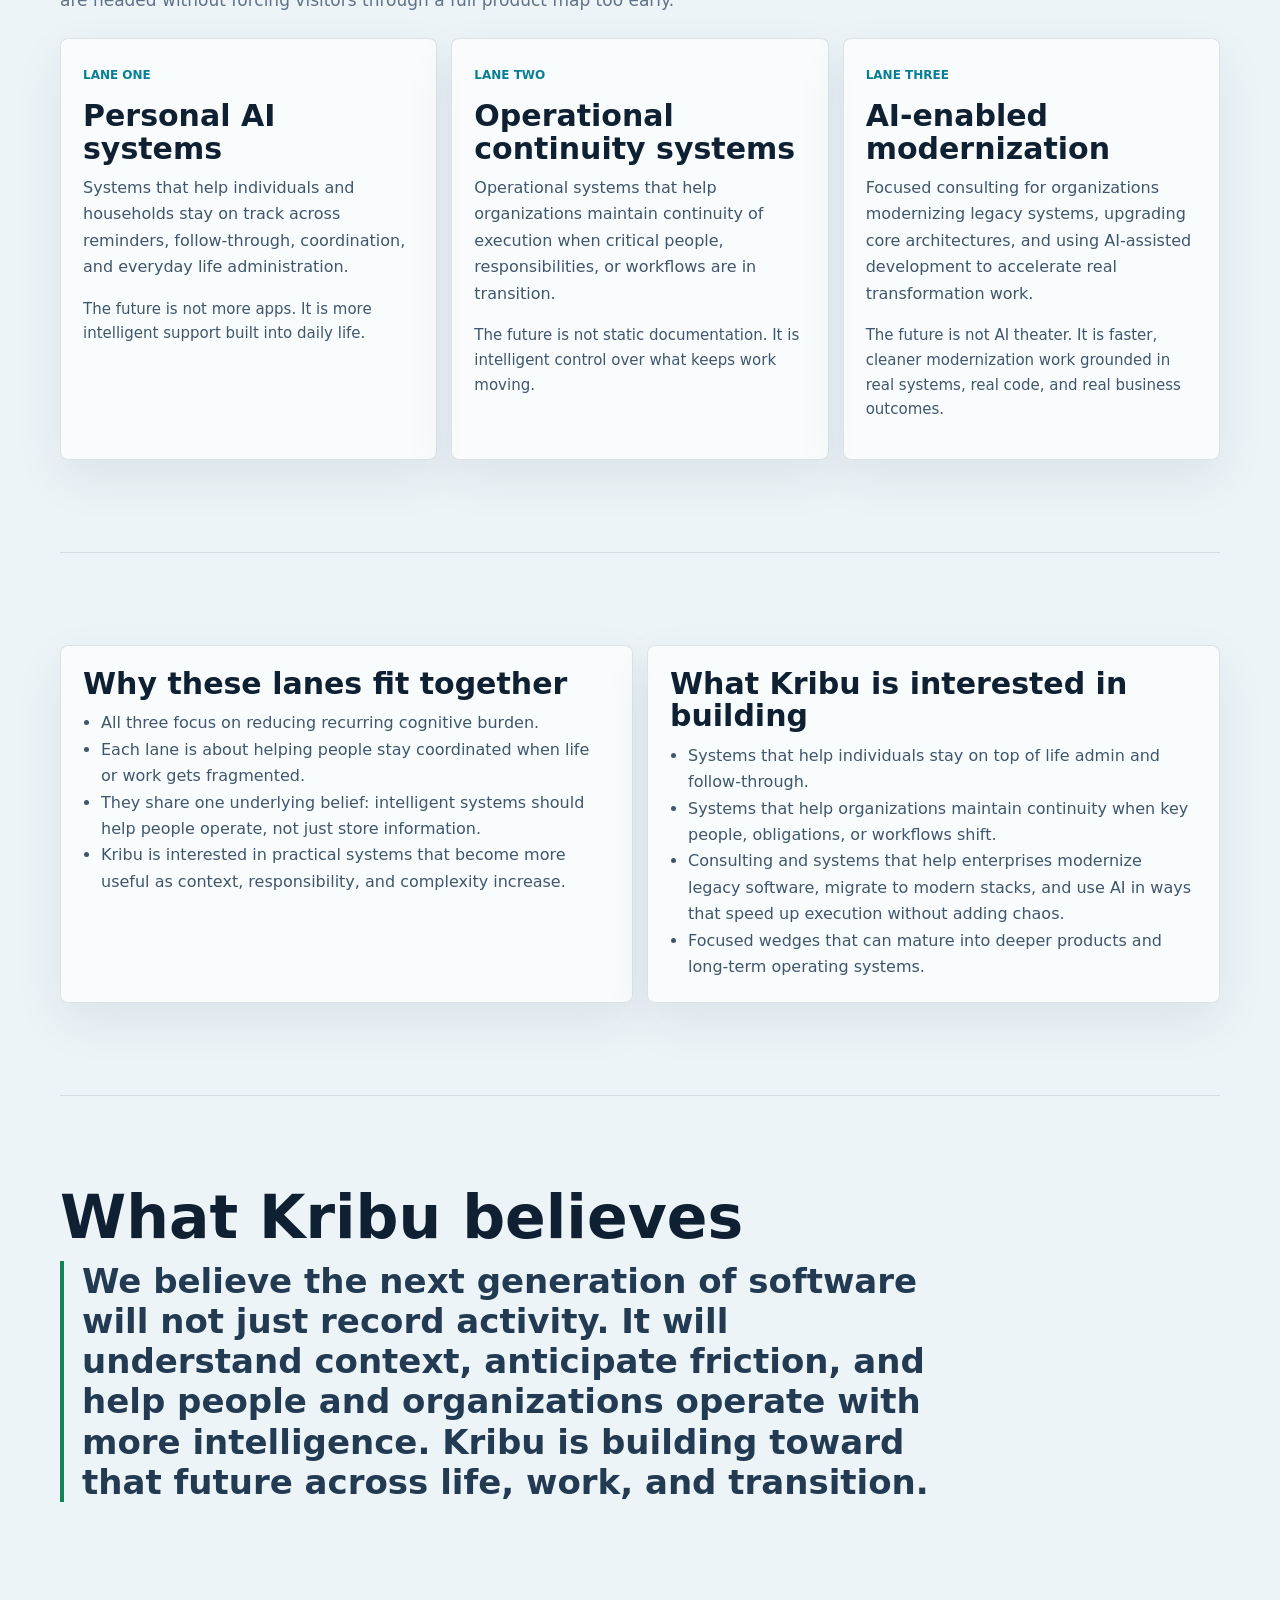
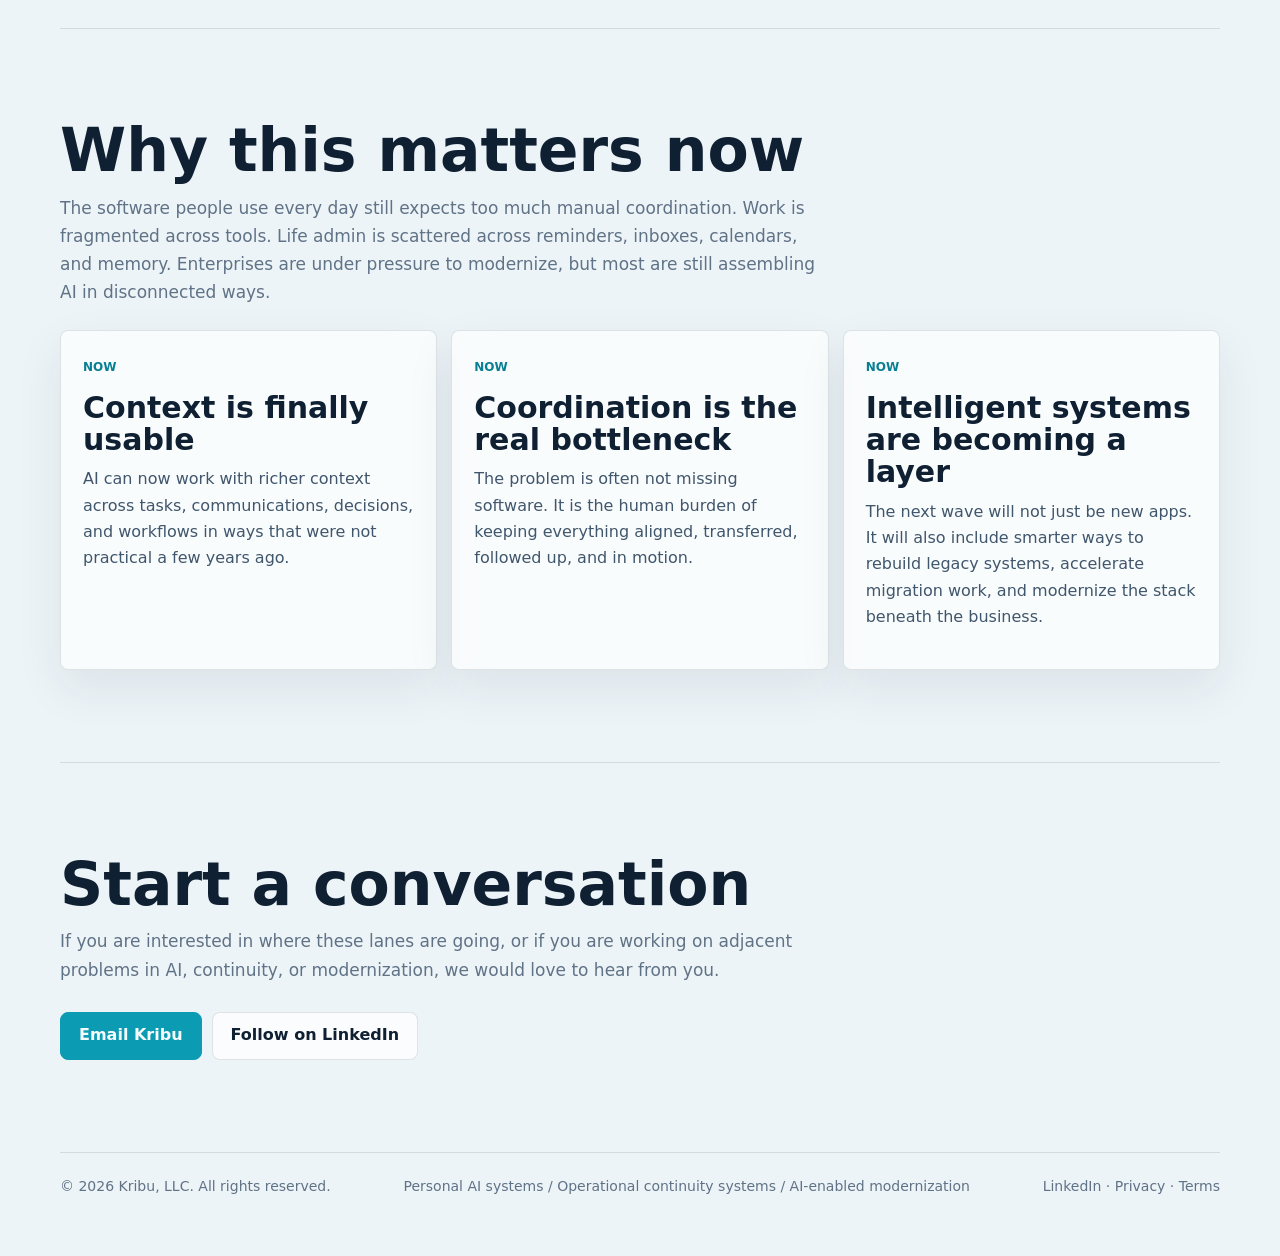
==== commit 7b917494: "Apply AskMelori-inspired Kribu styling" ====
--- a/index.html
+++ b/index.html
@@ -5,7 +5,7 @@
   <meta name="viewport" content="width=device-width, initial-scale=1" />
   <title>Kribu — Intelligent systems for modern life and work</title>
   <meta name="description" content="Kribu explores AI-native systems across personal organization, operational continuity, and AI-enabled modernization. We build intelligent systems for modern life and work." />
-  <meta name="theme-color" content="#0b0b10" />
+  <meta name="theme-color" content="#edf4f8" />
   <meta name="robots" content="index,follow,max-image-preview:large,max-snippet:-1,max-video-preview:-1" />
   <link rel="canonical" href="https://kribu.io/" />
   <meta property="og:type" content="website" />
@@ -34,329 +34,7 @@
       "description": "Kribu explores AI-native systems across personal organization, operational continuity, and AI-enabled modernization."
     }
   </script>
-  <style>
-    :root{
-      --bg:#0b0b10;
-      --paper:#11131a;
-      --ink:#ecf0f5;
-      --muted:#aab3bf;
-      --line:#1d2433;
-      --panel:#0f1219;
-      --accent:#86f3ff;
-      --accent2:#12d9ff;
-      --accent3:#7ee6c8;
-      --shadow:0 24px 70px rgba(0,0,0,.34);
-    }
-    *{box-sizing:border-box}
-    html{scroll-behavior:smooth}
-    body{
-      margin:0;
-      background:
-        radial-gradient(1200px circle at 10% -10%, #14172a 0, #0b0b10 60%),
-        radial-gradient(1000px circle at 110% 10%, #0f1322 0, #0b0b10 60%);
-      color:var(--ink);
-      font:16px/1.6 "Avenir Next","Segoe UI",Inter,Arial,sans-serif;
-      -webkit-font-smoothing:antialiased;
-      -moz-osx-font-smoothing:grayscale;
-    }
-    a{color:inherit}
-    .shell{max-width:1180px;margin:0 auto;padding:28px 22px 64px}
-    .nav{
-      display:flex;
-      align-items:center;
-      justify-content:space-between;
-      gap:16px;
-      margin-bottom:26px;
-    }
-    .brand{
-      display:flex;
-      align-items:center;
-      gap:14px;
-      text-decoration:none;
-      color:var(--ink);
-    }
-    .brand-mark{
-      width:76px;
-      height:76px;
-      flex:0 0 76px;
-      border-radius:22px;
-      display:flex;
-      align-items:center;
-      justify-content:center;
-      overflow:hidden;
-      background:rgba(255,255,255,.03);
-      border:1px solid rgba(255,255,255,.06);
-      box-shadow:var(--shadow);
-    }
-    .brand-mark img{
-      width:100%;
-      height:100%;
-      object-fit:cover;
-      display:block;
-      border-radius:22px;
-    }
-    .brand-copy{display:flex;flex-direction:column;gap:2px}
-    .brand-copy strong{font:700 17px/1.1 "Avenir Next","Segoe UI",sans-serif}
-    .brand-copy span{
-      color:var(--muted);
-      font-size:12px;
-      letter-spacing:.08em;
-      text-transform:uppercase;
-    }
-    .links{display:flex;gap:10px;flex-wrap:wrap}
-    .links a,.btn{
-      text-decoration:none;
-      border:1px solid var(--line);
-      border-radius:999px;
-      padding:10px 16px;
-      background:#10131c;
-      transition:.2s ease;
-    }
-    .links a:hover,.btn:hover{
-      transform:translateY(-1px);
-      border-color:#2f374f;
-      background:#131826;
-    }
-    .btn-primary{
-      background:var(--accent);
-      border-color:var(--accent);
-      color:#081116;
-    }
-    .btn-primary:hover{
-      background:#5fe8f8;
-      border-color:#5fe8f8;
-    }
-    .social-link{
-      display:inline-flex;
-      align-items:center;
-      gap:8px;
-    }
-    .hero{
-      background:
-        linear-gradient(180deg, rgba(255,255,255,.04), rgba(255,255,255,0)),
-        linear-gradient(135deg, rgba(134,243,255,.05), rgba(126,230,200,.04));
-      border:1px solid var(--line);
-      border-radius:36px;
-      box-shadow:var(--shadow);
-      overflow:hidden;
-      position:relative;
-    }
-    .hero::after{
-      content:"";
-      position:absolute;
-      inset:auto -60px -60px auto;
-      width:220px;
-      height:220px;
-      background:radial-gradient(circle, rgba(18,217,255,.16), transparent 70%);
-    }
-    .hero-inner{
-      display:grid;
-      grid-template-columns:minmax(0,1.2fr) minmax(280px,.8fr);
-      gap:24px;
-      padding:48px;
-    }
-    .eyebrow{
-      color:var(--accent);
-      text-transform:uppercase;
-      letter-spacing:.14em;
-      font-size:12px;
-      font-weight:700;
-    }
-    h1,h2,h3{
-      font-family:"Iowan Old Style","Palatino Linotype","Book Antiqua",Georgia,serif;
-      font-weight:700;
-      letter-spacing:-.02em;
-      margin:0;
-    }
-    h1{
-      font-size:clamp(40px, 7vw, 78px);
-      line-height:.97;
-      margin-top:12px;
-    }
-    .lead{
-      color:#d5dde7;
-      font-size:clamp(17px, 2vw, 21px);
-      max-width:44rem;
-    }
-    .origin{
-      display:grid;
-      grid-template-columns:auto minmax(0,1fr) minmax(0,1fr) minmax(0,1.1fr);
-      gap:18px 26px;
-      align-items:center;
-      width:min(100%, 980px);
-      padding:18px 28px;
-      border-radius:28px;
-      background:rgba(255,255,255,.03);
-      border:1px solid rgba(134,243,255,.18);
-      color:#d9e2ec;
-      font-size:14px;
-      margin-top:16px;
-    }
-    .origin strong{
-      color:var(--accent);
-      font-size:42px;
-      line-height:.95;
-      font-weight:700;
-      letter-spacing:-.03em;
-      font-family:"Avenir Next","Segoe UI",sans-serif;
-    }
-    .origin span,
-    .origin em{
-      font-size:28px;
-      line-height:1.22;
-    }
-    .origin em{
-      font-style:italic;
-    }
-    .vision{
-      margin-top:18px;
-      color:#b9c6d3;
-      font:600 15px/1.5 "Avenir Next","Segoe UI",sans-serif;
-      letter-spacing:.02em;
-    }
-    .button-row{display:flex;gap:12px;flex-wrap:wrap;margin-top:26px}
-    .side{display:grid;gap:14px;align-content:start}
-    .panel,.section,.card,.mini{
-      background:rgba(15,18,25,.9);
-      border:1px solid var(--line);
-      border-radius:24px;
-      box-shadow:var(--shadow);
-    }
-    .panel{padding:20px}
-    .panel strong{
-      display:block;
-      font-size:14px;
-      letter-spacing:.08em;
-      text-transform:uppercase;
-      color:var(--accent);
-      margin-bottom:8px;
-    }
-    .panel p{margin:0;color:#4f493f}
-    .panel p{margin:0;color:#c6d0dc}
-    .section{margin-top:18px;padding:28px}
-    .section h2{font-size:32px;margin-bottom:10px}
-    .section-intro{color:var(--muted);max-width:48rem;margin-bottom:18px}
-    .grid{display:grid;grid-template-columns:repeat(3,minmax(0,1fr));gap:14px}
-    .card{
-      padding:22px;
-      background:
-        linear-gradient(180deg, rgba(255,255,255,.03), rgba(255,255,255,.02)),
-        linear-gradient(180deg, rgba(134,243,255,.03), rgba(126,230,200,.03));
-    }
-    .card h3{font-size:24px;margin-bottom:8px}
-    .card p{color:#c6d0dc;margin:0 0 14px}
-    .tag{
-      display:inline-block;
-      padding:6px 10px;
-      border-radius:999px;
-      background:rgba(134,243,255,.08);
-      color:var(--accent);
-      font-size:12px;
-      font-weight:700;
-      text-transform:uppercase;
-      letter-spacing:.08em;
-      margin-bottom:12px;
-    }
-    .lane-note{color:#aeb8c5;font-size:15px;margin-top:8px}
-    .split{display:grid;grid-template-columns:minmax(0,1.1fr) minmax(0,.9fr);gap:14px}
-    .mini{padding:20px}
-    .mini h3{font-size:22px;margin-bottom:10px}
-    .mini ul{margin:0;padding-left:18px;color:#c6d0dc}
-    .quote{
-      border-left:4px solid var(--accent3);
-      padding-left:16px;
-      color:#e5ecf4;
-      font-family:"Iowan Old Style","Palatino Linotype","Book Antiqua",Georgia,serif;
-      font-size:21px;
-    }
-    .foot{
-      display:flex;
-      justify-content:space-between;
-      gap:16px;
-      flex-wrap:wrap;
-      padding:20px 4px 0;
-      color:var(--muted);
-      font-size:14px;
-    }
-    .foot a{color:var(--muted);text-decoration:none}
-    .foot a:hover{text-decoration:underline}
-    @media (max-width:900px){
-      .nav{align-items:flex-start;flex-direction:column}
-      .hero-inner,.split,.grid{grid-template-columns:1fr}
-      .hero-inner{padding:30px}
-      h1{
-        font-size:clamp(34px, 11vw, 52px);
-        line-height:1.02;
-      }
-      .lead{
-        font-size:18px;
-      }
-      .button-row{
-        gap:10px;
-      }
-      .brand-mark,.brand-mark img{
-        width:68px;
-        height:68px;
-      }
-      .origin{
-        grid-template-columns:1fr;
-        gap:6px;
-        width:100%;
-        padding:18px 20px;
-      }
-      .origin strong{
-        font-size:30px;
-      }
-      .origin span,
-      .origin em{
-        font-size:20px;
-      }
-    }
-    @media (max-width:640px){
-      .shell{padding:20px 16px 48px}
-      .links{
-        width:100%;
-      }
-      .links a{
-        padding:9px 14px;
-      }
-      .hero{
-        border-radius:28px;
-      }
-      .hero-inner{
-        padding:24px;
-        gap:20px;
-      }
-      h1{
-        font-size:clamp(30px, 10.5vw, 42px);
-        line-height:1.04;
-      }
-      .lead{
-        font-size:16px;
-      }
-      .vision{
-        font-size:14px;
-      }
-      .origin{
-        padding:16px 18px;
-        border-radius:22px;
-      }
-      .origin strong{
-        font-size:26px;
-      }
-      .origin span,
-      .origin em{
-        font-size:18px;
-        line-height:1.24;
-      }
-      .section{
-        padding:22px;
-      }
-      .section h2{
-        font-size:28px;
-      }
-    }
-  </style>
+  <link rel="stylesheet" href="styles.css" />
 </head>
 <body>
   <div class="shell">
--- a/styles.css
+++ b/styles.css
@@ -0,0 +1,501 @@
+:root {
+  --bg: #edf4f8;
+  --paper: #ffffff;
+  --ink: #102033;
+  --muted: #607286;
+  --soft: #dce9ef;
+  --line: rgba(20, 42, 61, 0.12);
+  --teal: #0b9cb4;
+  --teal-dark: #087f93;
+  --green: #168257;
+  --violet: #6a4fcc;
+  --shadow: 0 24px 70px rgba(16, 32, 51, 0.12);
+  font-family:
+    Inter, ui-sans-serif, system-ui, -apple-system, BlinkMacSystemFont, "Segoe UI",
+    sans-serif;
+}
+
+* {
+  box-sizing: border-box;
+}
+
+html {
+  scroll-behavior: smooth;
+}
+
+body {
+  margin: 0;
+  min-width: 320px;
+  color: var(--ink);
+  background: var(--bg);
+  font: 16px/1.65 Inter, ui-sans-serif, system-ui, -apple-system, BlinkMacSystemFont, "Segoe UI", sans-serif;
+  -webkit-font-smoothing: antialiased;
+  -moz-osx-font-smoothing: grayscale;
+}
+
+a {
+  color: inherit;
+  text-decoration-thickness: 1px;
+  text-underline-offset: 4px;
+}
+
+.shell,
+body > h1,
+body > p,
+body > ul {
+  width: min(1160px, calc(100% - 36px));
+  margin-left: auto;
+  margin-right: auto;
+}
+
+.shell {
+  padding: 22px 0 58px;
+}
+
+body > h1 {
+  margin-top: clamp(56px, 9vw, 96px);
+}
+
+body > p,
+body > ul {
+  max-width: 820px;
+}
+
+.nav,
+.foot {
+  display: flex;
+  justify-content: space-between;
+  gap: 18px;
+  flex-wrap: wrap;
+}
+
+.nav {
+  align-items: center;
+  margin-bottom: clamp(34px, 6vw, 76px);
+}
+
+.brand,
+.links {
+  display: flex;
+  align-items: center;
+}
+
+.brand {
+  gap: 11px;
+  color: var(--ink);
+  font-size: 18px;
+  font-weight: 760;
+  text-decoration: none;
+}
+
+.brand-mark {
+  width: 40px;
+  height: 40px;
+  flex: 0 0 40px;
+  border-radius: 12px;
+  display: flex;
+  align-items: center;
+  justify-content: center;
+  overflow: hidden;
+  background: rgba(255, 255, 255, 0.84);
+  box-shadow: 0 10px 26px rgba(11, 156, 180, 0.18);
+}
+
+.brand-mark img {
+  display: block;
+  width: 100%;
+  height: 100%;
+  object-fit: cover;
+}
+
+.brand-copy {
+  display: flex;
+  flex-direction: column;
+  gap: 1px;
+}
+
+.brand-copy strong {
+  color: var(--ink);
+  font-size: 18px;
+  font-weight: 780;
+  line-height: 1.1;
+}
+
+.brand-copy span {
+  color: var(--muted);
+  font-size: 12px;
+  font-weight: 700;
+  letter-spacing: 0;
+  text-transform: uppercase;
+}
+
+.links {
+  gap: 24px;
+  color: var(--muted);
+  font-size: 14px;
+  font-weight: 650;
+}
+
+.links a {
+  text-decoration: none;
+}
+
+.links a:hover,
+.foot a:hover {
+  color: var(--ink);
+}
+
+.hero {
+  position: relative;
+  overflow: visible;
+  background: transparent;
+  border: 0;
+  border-radius: 0;
+  box-shadow: none;
+}
+
+.hero-inner {
+  display: grid;
+  grid-template-columns: minmax(0, 1fr) minmax(320px, 0.72fr);
+  align-items: center;
+  gap: clamp(34px, 6vw, 76px);
+  min-height: calc(100svh - 150px);
+  padding: clamp(24px, 4vw, 56px) 0 clamp(48px, 7vw, 88px);
+}
+
+.hero > :not(.hero-inner) {
+  max-width: 820px;
+}
+
+.hero:not(:has(.hero-inner)) {
+  padding: clamp(34px, 6vw, 72px) 0 clamp(48px, 7vw, 88px);
+  border-bottom: 1px solid var(--line);
+}
+
+.eyebrow {
+  margin: 0 0 15px;
+  color: var(--teal-dark);
+  font-size: 12px;
+  font-weight: 780;
+  letter-spacing: 0;
+  text-transform: uppercase;
+}
+
+h1,
+h2,
+h3,
+p {
+  margin-top: 0;
+}
+
+h1,
+h2,
+h3 {
+  color: var(--ink);
+  font-family: Inter, ui-sans-serif, system-ui, -apple-system, BlinkMacSystemFont, "Segoe UI", sans-serif;
+  font-weight: 820;
+  letter-spacing: 0;
+}
+
+h1 {
+  margin-bottom: 22px;
+  font-size: clamp(54px, 9vw, 108px);
+  line-height: 0.9;
+}
+
+h2 {
+  margin-bottom: 14px;
+  font-size: clamp(34px, 4.8vw, 60px);
+  line-height: 0.98;
+}
+
+h3 {
+  margin-bottom: 10px;
+  font-size: clamp(22px, 2.6vw, 30px);
+  line-height: 1.08;
+}
+
+p,
+li {
+  color: #40566c;
+}
+
+.lead {
+  margin-bottom: 24px;
+  color: #40566c;
+  font-size: clamp(19px, 2.1vw, 24px);
+  line-height: 1.46;
+}
+
+.origin {
+  display: grid;
+  grid-template-columns: auto minmax(0, 1fr);
+  gap: 6px 16px;
+  align-items: baseline;
+  width: min(100%, 620px);
+  margin: 0 0 26px;
+  padding: 18px 22px;
+  border: 1px solid var(--line);
+  border-radius: 8px;
+  background: rgba(255, 255, 255, 0.66);
+  color: var(--muted);
+}
+
+.origin strong {
+  color: var(--teal-dark);
+  font-size: 22px;
+  font-weight: 820;
+  line-height: 1;
+}
+
+.origin span,
+.origin em {
+  color: #40566c;
+  font-size: 16px;
+  line-height: 1.35;
+}
+
+.origin em {
+  font-style: italic;
+}
+
+.vision,
+.section-intro,
+.lane-note {
+  color: var(--muted);
+}
+
+.vision {
+  margin-bottom: 0;
+  font-size: 15px;
+  font-weight: 680;
+}
+
+.button-row {
+  display: flex;
+  gap: 10px;
+  flex-wrap: wrap;
+  margin-top: 28px;
+}
+
+.btn {
+  display: inline-flex;
+  align-items: center;
+  justify-content: center;
+  min-height: 48px;
+  border: 1px solid var(--line);
+  border-radius: 8px;
+  padding: 0 18px;
+  color: var(--ink);
+  background: rgba(255, 255, 255, 0.74);
+  font-weight: 780;
+  text-decoration: none;
+  transition: background 0.2s ease, border-color 0.2s ease;
+}
+
+.btn:hover {
+  border-color: rgba(20, 42, 61, 0.2);
+  background: #ffffff;
+}
+
+.btn-primary {
+  border-color: var(--teal);
+  color: #f6fbfd;
+  background: var(--teal);
+}
+
+.btn-primary:hover {
+  border-color: var(--teal-dark);
+  background: var(--teal-dark);
+}
+
+.side {
+  display: grid;
+  gap: 14px;
+}
+
+.panel,
+.section,
+.card,
+.mini {
+  border: 1px solid var(--line);
+  border-radius: 8px;
+  background: rgba(255, 255, 255, 0.68);
+  box-shadow: 0 18px 48px rgba(16, 32, 51, 0.08);
+}
+
+.panel {
+  padding: 22px;
+}
+
+.panel strong,
+.tag {
+  display: inline-block;
+  color: var(--teal-dark);
+  font-size: 12px;
+  font-weight: 780;
+  letter-spacing: 0;
+  text-transform: uppercase;
+}
+
+.panel strong {
+  margin-bottom: 8px;
+}
+
+.panel p,
+.card p,
+.mini li {
+  color: #40566c;
+}
+
+.section {
+  margin-top: 0;
+  padding: clamp(54px, 8vw, 92px) 0;
+  border-right: 0;
+  border-bottom: 0;
+  border-left: 0;
+  border-radius: 0;
+  background: transparent;
+  box-shadow: none;
+}
+
+.section-intro {
+  max-width: 760px;
+  margin-bottom: 24px;
+  font-size: 17px;
+}
+
+.grid {
+  display: grid;
+  grid-template-columns: repeat(auto-fit, minmax(min(100%, 280px), 1fr));
+  gap: 14px;
+  width: 100%;
+}
+
+.grid > *,
+.split > *,
+.hero-inner > *,
+.panel,
+.card,
+.mini {
+  min-width: 0;
+}
+
+.card,
+.mini {
+  padding: 22px;
+}
+
+.tag {
+  margin-bottom: 14px;
+}
+
+.lane-note {
+  margin-top: 12px;
+  font-size: 15px;
+}
+
+.split {
+  display: grid;
+  grid-template-columns: repeat(2, minmax(0, 1fr));
+  gap: 14px;
+}
+
+.mini ul {
+  margin: 0;
+  padding-left: 18px;
+}
+
+.quote {
+  max-width: 900px;
+  border-left: 4px solid var(--green);
+  padding-left: 18px;
+  color: #233b52;
+  font-size: clamp(22px, 3vw, 34px);
+  font-weight: 720;
+  line-height: 1.18;
+}
+
+.foot {
+  border-top: 1px solid var(--line);
+  padding: 22px 0 0;
+  color: var(--muted);
+  font-size: 14px;
+}
+
+.foot a {
+  color: var(--muted);
+  text-decoration: none;
+}
+
+body > ul {
+  padding-left: 24px;
+}
+
+body > p:last-of-type {
+  padding-bottom: 58px;
+}
+
+body > p a {
+  color: var(--teal-dark);
+  font-weight: 700;
+}
+
+@media (max-width: 900px) {
+  .nav {
+    align-items: flex-start;
+    flex-direction: column;
+    margin-bottom: 28px;
+  }
+
+  .hero-inner,
+  .split,
+  .grid {
+    grid-template-columns: 1fr;
+  }
+
+  .hero-inner {
+    min-height: 0;
+    padding-top: 18px;
+  }
+
+  h1 {
+    font-size: clamp(40px, 12vw, 72px);
+    line-height: 0.95;
+  }
+}
+
+@media (max-width: 640px) {
+  .shell,
+  body > h1,
+  body > p,
+  body > ul {
+    width: min(100% - 32px, 1160px);
+  }
+
+  .shell {
+    padding: 20px 0 48px;
+  }
+
+  .links {
+    gap: 14px;
+  }
+
+  h1 {
+    font-size: clamp(38px, 14vw, 58px);
+    line-height: 0.98;
+  }
+
+  .lead {
+    font-size: 17px;
+  }
+
+  .origin {
+    grid-template-columns: 1fr;
+    padding: 16px 18px;
+  }
+
+  .section {
+    padding: 44px 0;
+  }
+}
